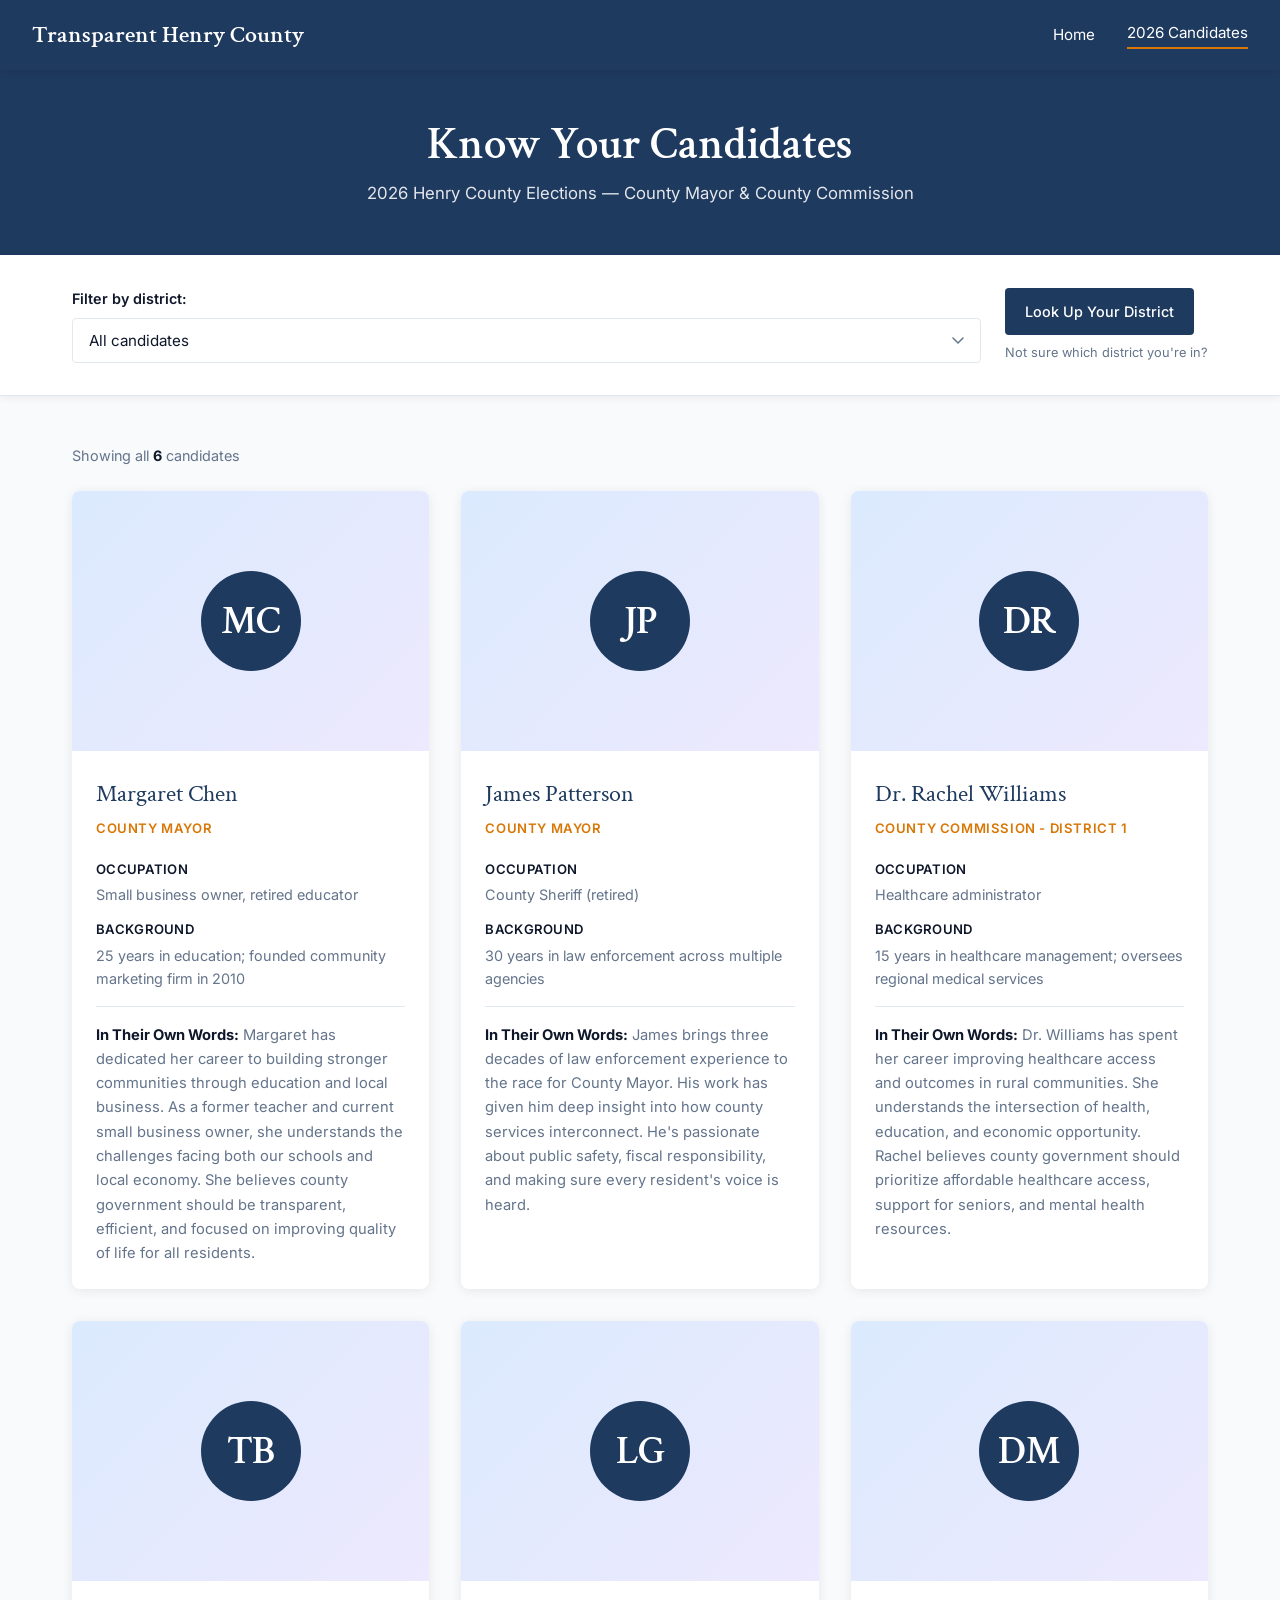
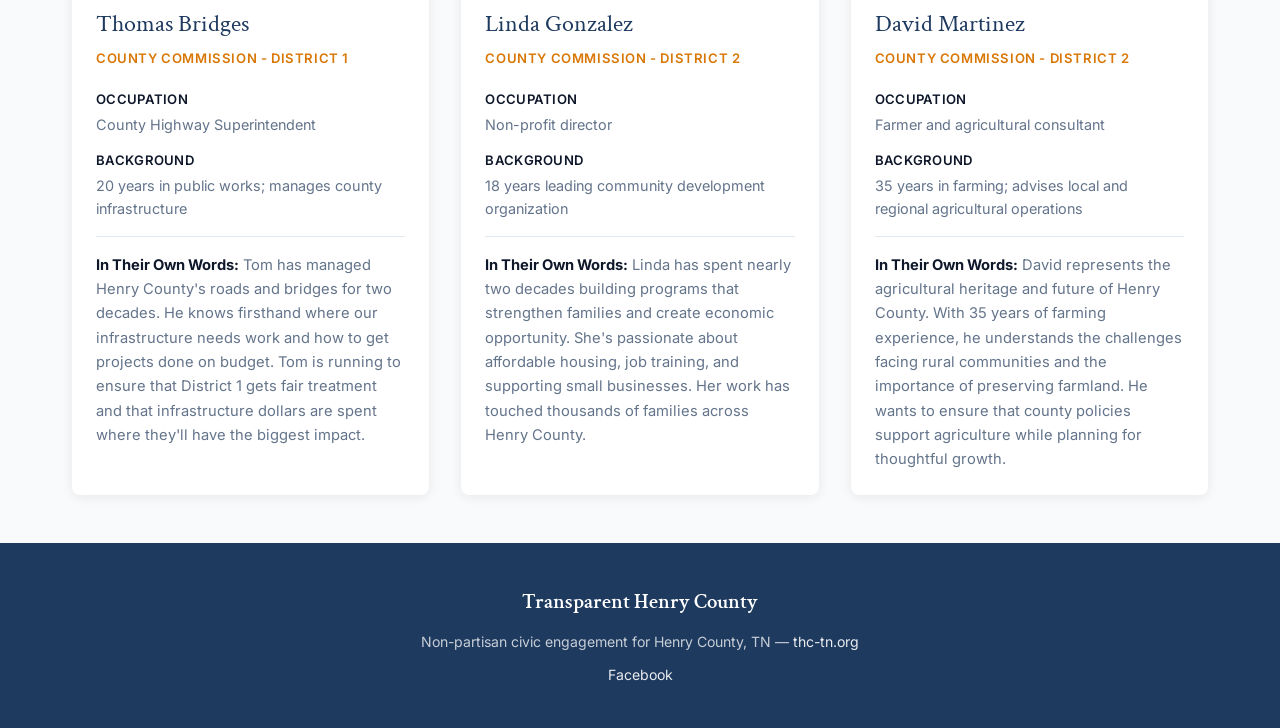
==== candidates.html @ 779985aa "Initial site launch: home page and Know Your Candidates page - Home page with mission, meeting recor" ====
<!DOCTYPE html>
<html lang="en">
<head>
  <meta charset="UTF-8">
  <meta name="viewport" content="width=device-width, initial-scale=1.0">
  <title>2026 Candidates — Transparent Henry County</title>
  <meta name="description" content="Meet the candidates running for County Mayor and County Commission in Henry County, TN's 2026 elections.">
  <link href="https://fonts.googleapis.com/css2?family=Crimson+Text:ital,wght@0,400;0,600;1,400&family=Inter:wght@300;400;500;600;700&display=swap" rel="stylesheet">
  <link rel="stylesheet" href="css/styles.css">
</head>
<body>

  <nav>
    <a href="index.html" class="logo">Transparent Henry County</a>
    <div class="nav-links">
      <a href="index.html">Home</a>
      <a href="candidates.html" class="active">2026 Candidates</a>
    </div>
  </nav>

  <main>
    <div class="page-header">
      <div class="container">
        <h1>Know Your Candidates</h1>
        <p>2026 Henry County Elections &mdash; County Mayor &amp; County Commission</p>
      </div>
    </div>

    <div class="filter-bar">
      <div class="container">
        <div class="filter-group">
          <label for="district-filter">Filter by district:</label>
          <select id="district-filter">
            <option value="">All candidates</option>
            <option value="Countywide">County Mayor (Countywide)</option>
            <option value="1">District 1</option>
            <option value="2">District 2</option>
            <option value="3">District 3</option>
            <option value="4">District 4</option>
            <option value="5">District 5</option>
          </select>
        </div>
        <div class="filter-actions">
          <a
            href="https://web.go-vote-tn.elections.tn.gov/"
            target="_blank"
            rel="noopener noreferrer"
            class="lookup-btn"
          >
            Look Up Your District
          </a>
          <span class="district-help">Not sure which district you're in?</span>
        </div>
      </div>
    </div>

    <section class="candidates-section">
      <div class="container">
        <p class="results-meta" id="results-meta"></p>
        <div id="candidates-grid" class="candidates-grid">
          <div class="state-message">
            <span class="icon">⏳</span>
            <p>Loading candidates&hellip;</p>
          </div>
        </div>
      </div>
    </section>
  </main>

  <footer>
    <span class="footer-logo">Transparent Henry County</span>
    <p>Non-partisan civic engagement for Henry County, TN &mdash; <a href="https://thc-tn.org">thc-tn.org</a></p>
    <p style="margin-top: 0.5rem;">
      <a href="https://www.facebook.com" target="_blank" rel="noopener noreferrer">Facebook</a>
    </p>
  </footer>

  <script>
    let allCandidates = [];

    function getInitials(name) {
      return name
        .split(' ')
        .filter(w => w.length > 0)
        .slice(0, 2)
        .map(w => w[0].toUpperCase())
        .join('');
    }

    function districtLabel(district) {
      if (district === 'Countywide') return 'County Mayor (Countywide)';
      return 'District ' + district;
    }

function renderCandidates(candidates) {
      const grid = document.getElementById('candidates-grid');
      const meta = document.getElementById('results-meta');

      if (candidates.length === 0) {
        meta.textContent = '';
        grid.innerHTML = `
          <div class="state-message">
            <span class="icon">🔍</span>
            <p>No candidates found for this district.</p>
          </div>`;
        return;
      }

      const selectedDistrict = document.getElementById('district-filter').value;
      if (selectedDistrict) {
        meta.innerHTML = `Showing <strong>${candidates.length}</strong> candidate${candidates.length !== 1 ? 's' : ''} for <strong>${districtLabel(selectedDistrict)}</strong>`;
      } else {
        meta.innerHTML = `Showing all <strong>${candidates.length}</strong> candidate${candidates.length !== 1 ? 's' : ''}`;
      }

      grid.innerHTML = candidates.map((c, i) => {
        const photoEl = c.photo
          ? `<img src="${c.photo}" alt="${c.name}">`
          : `<div class="candidate-avatar">${getInitials(c.name)}</div>`;

        const detailOccupation = c.occupation
          ? `<div class="candidate-detail">
               <div class="candidate-detail-label">Occupation</div>
               <div class="candidate-detail-value">${c.occupation}</div>
             </div>`
          : '';

        const detailBackground = c.background
          ? `<div class="candidate-detail">
               <div class="candidate-detail-label">Background</div>
               <div class="candidate-detail-value">${c.background}</div>
             </div>`
          : '';

        const bioSection = c.bio
          ? `<div class="candidate-bio"><strong>In Their Own Words:</strong> ${c.bio}</div>`
          : '';

        const emailLink = c.contact
          ? `<a href="mailto:${c.contact}" class="candidate-link">&#9993; Email</a>`
          : '';

        const websiteLink = c.website
          ? `<a href="${c.website}" target="_blank" rel="noopener noreferrer" class="candidate-link">&#127758; Website</a>`
          : '';

        const links = (emailLink || websiteLink)
          ? `<div class="candidate-links">${emailLink}${websiteLink}</div>`
          : '';

        return `
          <div class="candidate-card" style="animation-delay: ${i * 0.05}s">
            <div class="candidate-photo">${photoEl}</div>
            <div class="candidate-content">
              <div class="candidate-name">${c.name}</div>
              <div class="candidate-office">${c.office}</div>
              ${detailOccupation}
              ${detailBackground}
              ${bioSection}
              ${links}
            </div>
          </div>`;
      }).join('');
    }

    function filterCandidates() {
      const district = document.getElementById('district-filter').value;
      const filtered = district
        ? allCandidates.filter(c => c.district === district)
        : allCandidates;
      renderCandidates(filtered);
    }

    document.getElementById('district-filter').addEventListener('change', filterCandidates);

    fetch('data/candidates.json')
      .then(res => {
        if (!res.ok) throw new Error('Could not load candidates.');
        return res.json();
      })
      .then(data => {
        allCandidates = data;
        renderCandidates(allCandidates);
      })
      .catch(err => {
        console.error(err);
        document.getElementById('candidates-grid').innerHTML = `
          <div class="state-message">
            <span class="icon">⚠️</span>
            <p>Candidate information could not be loaded. Please try again later.</p>
          </div>`;
      });
  </script>

</body>
</html>
---- css/styles.css ----
* {
  margin: 0;
  padding: 0;
  box-sizing: border-box;
}

:root {
  --primary: #1e3a5f;
  --accent: #d97706;
  --light: #f8fafc;
  --neutral: #64748b;
  --border: #e2e8f0;
  --text: #0f172a;
}

body {
  font-family: 'Inter', sans-serif;
  background-color: var(--light);
  color: var(--text);
  line-height: 1.6;
  display: flex;
  flex-direction: column;
  min-height: 100vh;
}

main {
  flex: 1;
}

h1, h2, h3 {
  font-family: 'Crimson Text', serif;
  font-weight: 600;
  line-height: 1.2;
}

h1 { font-size: 3.5rem; }
h2 { font-size: 2.5rem; }
h3 { font-size: 1.5rem; }

/* Navigation */
nav {
  background: var(--primary);
  color: white;
  padding: 1rem 2rem;
  display: flex;
  justify-content: space-between;
  align-items: center;
  position: sticky;
  top: 0;
  z-index: 100;
  box-shadow: 0 2px 8px rgba(0,0,0,0.1);
}

nav .logo {
  font-family: 'Crimson Text', serif;
  font-size: 1.5rem;
  font-weight: 600;
  color: white;
  text-decoration: none;
}

nav .nav-links {
  display: flex;
  gap: 2rem;
  align-items: center;
}

nav a {
  color: white;
  text-decoration: none;
  font-size: 0.95rem;
  transition: opacity 0.2s;
}

nav a:hover {
  opacity: 0.8;
}

nav a.active {
  border-bottom: 2px solid var(--accent);
  padding-bottom: 2px;
}

/* Container */
.container {
  max-width: 1200px;
  margin: 0 auto;
  padding: 0 2rem;
}

/* Hero */
.hero {
  background: linear-gradient(135deg, var(--primary) 0%, #2d5a8c 100%);
  color: white;
  padding: 5rem 2rem;
  text-align: center;
  animation: fadeIn 0.8s ease-out;
}

.hero h1 {
  margin-bottom: 1rem;
  color: white;
}

.hero p {
  font-size: 1.2rem;
  opacity: 0.92;
  max-width: 680px;
  margin: 0 auto 2rem;
}

.hero-btn {
  display: inline-block;
  background: var(--accent);
  color: white;
  text-decoration: none;
  padding: 0.85rem 2rem;
  border-radius: 4px;
  font-weight: 600;
  font-size: 1rem;
  transition: background 0.2s;
}

.hero-btn:hover {
  background: #b86200;
}

/* Mission */
.mission {
  background: white;
  padding: 4rem 2rem;
}

.mission .container {
  max-width: 900px;
}

.mission h2 {
  color: var(--primary);
  margin-bottom: 1.5rem;
  text-align: center;
}

.mission p {
  font-size: 1.05rem;
  color: var(--neutral);
  text-align: center;
  line-height: 1.8;
  margin-bottom: 1rem;
}

/* Tiles */
.tiles {
  padding: 4rem 2rem;
  background: var(--light);
}

.tiles h2 {
  text-align: center;
  color: var(--primary);
  margin-bottom: 3rem;
}

.tile-grid {
  display: grid;
  grid-template-columns: repeat(auto-fit, minmax(280px, 1fr));
  gap: 2rem;
  max-width: 1100px;
  margin: 0 auto;
}

.tile {
  background: white;
  padding: 2.5rem;
  border-radius: 8px;
  box-shadow: 0 2px 12px rgba(0,0,0,0.08);
  transition: all 0.25s ease;
  text-decoration: none;
  color: var(--text);
  border: 2px solid transparent;
  display: block;
}

.tile:hover {
  transform: translateY(-4px);
  box-shadow: 0 8px 24px rgba(0,0,0,0.14);
  border-color: var(--accent);
}

.tile h3 {
  color: var(--primary);
  margin-bottom: 0.75rem;
}

.tile p {
  color: var(--neutral);
  font-size: 0.95rem;
  line-height: 1.6;
}

.tile-icon {
  font-size: 2.5rem;
  margin-bottom: 1rem;
  display: block;
}

.tile-disabled {
  opacity: 0.55;
  cursor: default;
  pointer-events: none;
}

.tile-tag {
  display: inline-block;
  margin-top: 1rem;
  font-size: 0.78rem;
  font-weight: 600;
  color: var(--neutral);
  text-transform: uppercase;
  letter-spacing: 0.5px;
  background: var(--light);
  padding: 0.25rem 0.6rem;
  border-radius: 3px;
}

/* Page Header (non-hero, inner pages) */
.page-header {
  background: var(--primary);
  color: white;
  padding: 3rem 2rem;
  text-align: center;
}

.page-header h1 {
  font-size: 2.8rem;
  color: white;
  margin-bottom: 0.5rem;
}

.page-header p {
  opacity: 0.88;
  font-size: 1.05rem;
}

/* District Filter Bar */
.filter-bar {
  background: white;
  padding: 2rem;
  border-bottom: 1px solid var(--border);
  position: sticky;
  top: 64px;
  z-index: 50;
  box-shadow: 0 2px 8px rgba(0,0,0,0.06);
}

.filter-bar .container {
  display: flex;
  gap: 1.5rem;
  align-items: flex-end;
  flex-wrap: wrap;
}

.filter-group {
  flex: 1;
  min-width: 220px;
}

.filter-group label {
  display: block;
  font-weight: 600;
  margin-bottom: 0.5rem;
  color: var(--text);
  font-size: 0.9rem;
}

.filter-group select {
  width: 100%;
  padding: 0.75rem 1rem;
  border: 1px solid var(--border);
  border-radius: 4px;
  font-family: 'Inter', sans-serif;
  font-size: 0.95rem;
  cursor: pointer;
  background: white;
  color: var(--text);
  appearance: none;
  background-image: url("data:image/svg+xml,%3Csvg xmlns='http://www.w3.org/2000/svg' width='12' height='8' viewBox='0 0 12 8'%3E%3Cpath d='M1 1l5 5 5-5' stroke='%2364748b' stroke-width='1.5' fill='none' stroke-linecap='round'/%3E%3C/svg%3E");
  background-repeat: no-repeat;
  background-position: right 1rem center;
  padding-right: 2.5rem;
}

.filter-group select:focus {
  outline: none;
  border-color: var(--accent);
  box-shadow: 0 0 0 3px rgba(217,119,6,0.12);
}

.filter-actions {
  display: flex;
  flex-direction: column;
  gap: 0.5rem;
  align-items: flex-start;
}

.lookup-btn {
  background: var(--primary);
  color: white;
  border: none;
  padding: 0.75rem 1.25rem;
  border-radius: 4px;
  cursor: pointer;
  font-weight: 500;
  font-family: 'Inter', sans-serif;
  font-size: 0.9rem;
  text-decoration: none;
  display: inline-block;
  transition: background 0.2s;
  white-space: nowrap;
}

.lookup-btn:hover {
  background: #152d47;
}

.district-help {
  font-size: 0.8rem;
  color: var(--neutral);
}

/* Candidates Section */
.candidates-section {
  padding: 3rem 2rem;
}

.results-meta {
  margin-bottom: 1.5rem;
  color: var(--neutral);
  font-size: 0.9rem;
}

.results-meta strong {
  color: var(--text);
}

.candidates-grid {
  display: grid;
  grid-template-columns: repeat(auto-fill, minmax(340px, 1fr));
  gap: 2rem;
}

/* Candidate Card */
.candidate-card {
  background: white;
  border-radius: 8px;
  overflow: hidden;
  box-shadow: 0 2px 12px rgba(0,0,0,0.08);
  transition: all 0.25s ease;
  animation: slideUp 0.4s ease-out both;
}

.candidate-card:hover {
  box-shadow: 0 8px 24px rgba(0,0,0,0.12);
  transform: translateY(-3px);
}

.candidate-photo {
  width: 100%;
  height: 260px;
  display: flex;
  align-items: center;
  justify-content: center;
  overflow: hidden;
  background: linear-gradient(135deg, #dbeafe 0%, #ede9fe 100%);
}

.candidate-photo img {
  width: 100%;
  height: 100%;
  object-fit: cover;
  object-position: top;
}

.candidate-avatar {
  width: 100px;
  height: 100px;
  border-radius: 50%;
  background: var(--primary);
  color: white;
  display: flex;
  align-items: center;
  justify-content: center;
  font-family: 'Crimson Text', serif;
  font-size: 2.5rem;
  font-weight: 600;
  letter-spacing: -1px;
}

.candidate-content {
  padding: 1.5rem;
}

.candidate-name {
  font-size: 1.5rem;
  font-family: 'Crimson Text', serif;
  color: var(--primary);
  margin-bottom: 0.25rem;
}

.candidate-office {
  color: var(--accent);
  font-weight: 600;
  font-size: 0.82rem;
  margin-bottom: 1.25rem;
  text-transform: uppercase;
  letter-spacing: 0.6px;
}

.candidate-detail {
  margin-bottom: 0.85rem;
  font-size: 0.9rem;
}

.candidate-detail-label {
  font-weight: 600;
  color: var(--text);
  font-size: 0.82rem;
  text-transform: uppercase;
  letter-spacing: 0.3px;
  margin-bottom: 0.2rem;
}

.candidate-detail-value {
  color: var(--neutral);
}

.candidate-bio {
  border-top: 1px solid var(--border);
  padding-top: 1rem;
  margin-top: 1rem;
  font-size: 0.92rem;
  line-height: 1.65;
  color: var(--neutral);
}

.candidate-bio strong {
  color: var(--text);
}

.candidate-links {
  display: flex;
  gap: 0.6rem;
  margin-top: 1.25rem;
  flex-wrap: wrap;
}

.candidate-link {
  display: inline-block;
  padding: 0.45rem 0.9rem;
  background: var(--light);
  color: var(--primary);
  text-decoration: none;
  border-radius: 4px;
  font-size: 0.83rem;
  font-weight: 500;
  transition: all 0.2s;
  border: 1px solid var(--border);
}

.candidate-link:hover {
  background: var(--primary);
  color: white;
  border-color: var(--primary);
}

/* States */
.state-message {
  text-align: center;
  padding: 4rem 2rem;
  color: var(--neutral);
}

.state-message p {
  font-size: 1.05rem;
  margin-bottom: 0.5rem;
}

.state-message .icon {
  font-size: 3rem;
  margin-bottom: 1rem;
  display: block;
}

/* Footer */
footer {
  background: var(--primary);
  color: rgba(255,255,255,0.75);
  padding: 2.5rem 2rem;
  text-align: center;
  font-size: 0.88rem;
  line-height: 1.8;
}

footer a {
  color: rgba(255,255,255,0.9);
  text-decoration: none;
}

footer a:hover {
  color: white;
}

footer .footer-logo {
  font-family: 'Crimson Text', serif;
  font-size: 1.3rem;
  color: white;
  font-weight: 600;
  margin-bottom: 0.5rem;
  display: block;
}

/* Animations */
@keyframes fadeIn {
  from { opacity: 0; }
  to { opacity: 1; }
}

@keyframes slideUp {
  from {
    opacity: 0;
    transform: translateY(16px);
  }
  to {
    opacity: 1;
    transform: translateY(0);
  }
}

/* Responsive */
@media (max-width: 768px) {
  h1 { font-size: 2.4rem; }
  h2 { font-size: 1.8rem; }

  nav {
    flex-direction: column;
    gap: 0.75rem;
    padding: 1rem;
    position: static;
  }

  .filter-bar {
    position: static;
  }

  .filter-bar .container {
    flex-direction: column;
  }

  .candidates-grid {
    grid-template-columns: 1fr;
  }

  .hero {
    padding: 3.5rem 1.5rem;
  }
}
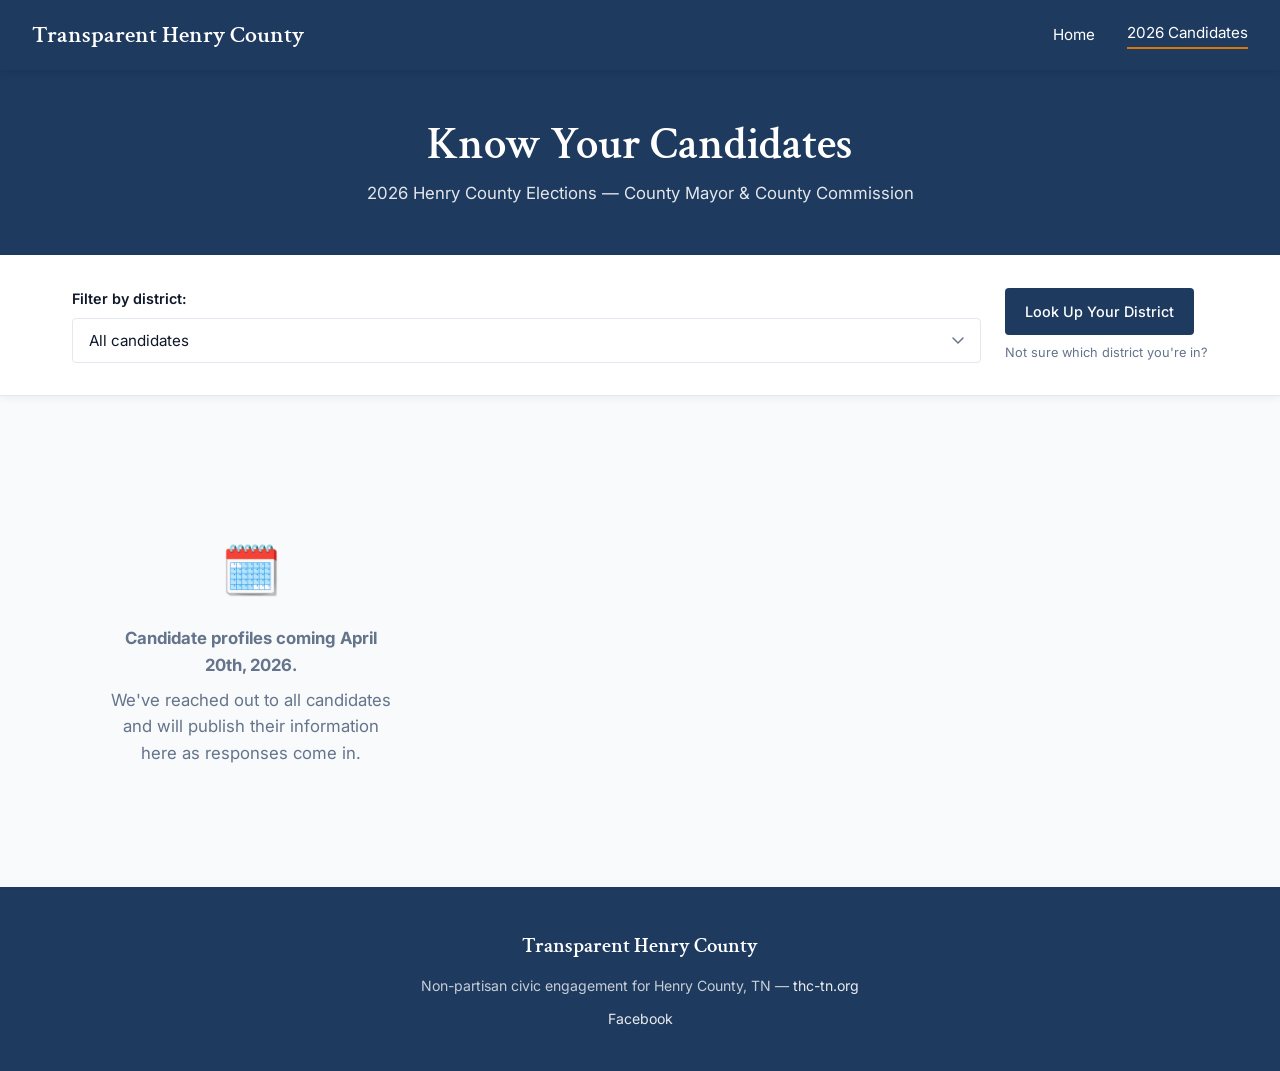
==== commit fc19da73: "Remove demo candidates, show coming soon message until April 20th Co-Authored-By: Claude Sonnet 4.6 " ====
--- a/candidates.html
+++ b/candidates.html
@@ -59,8 +59,9 @@
         <p class="results-meta" id="results-meta"></p>
         <div id="candidates-grid" class="candidates-grid">
           <div class="state-message">
-            <span class="icon">⏳</span>
-            <p>Loading candidates&hellip;</p>
+            <span class="icon">🗓️</span>
+            <p><strong>Candidate profiles coming April 20th, 2026.</strong></p>
+            <p>We've reached out to all candidates and will publish their information here as responses come in.</p>
           </div>
         </div>
       </div>
@@ -98,11 +99,17 @@
 
       if (candidates.length === 0) {
         meta.textContent = '';
-        grid.innerHTML = `
-          <div class="state-message">
-            <span class="icon">🔍</span>
-            <p>No candidates found for this district.</p>
-          </div>`;
+        const isFiltered = document.getElementById('district-filter').value !== '';
+        grid.innerHTML = isFiltered
+          ? `<div class="state-message">
+               <span class="icon">🔍</span>
+               <p>No candidates from this district yet. Check back April 20th, 2026.</p>
+             </div>`
+          : `<div class="state-message">
+               <span class="icon">🗓️</span>
+               <p><strong>Candidate profiles coming April 20th, 2026.</strong></p>
+               <p>We've reached out to all candidates and will publish their information here as responses come in.</p>
+             </div>`;
         return;
       }
 
